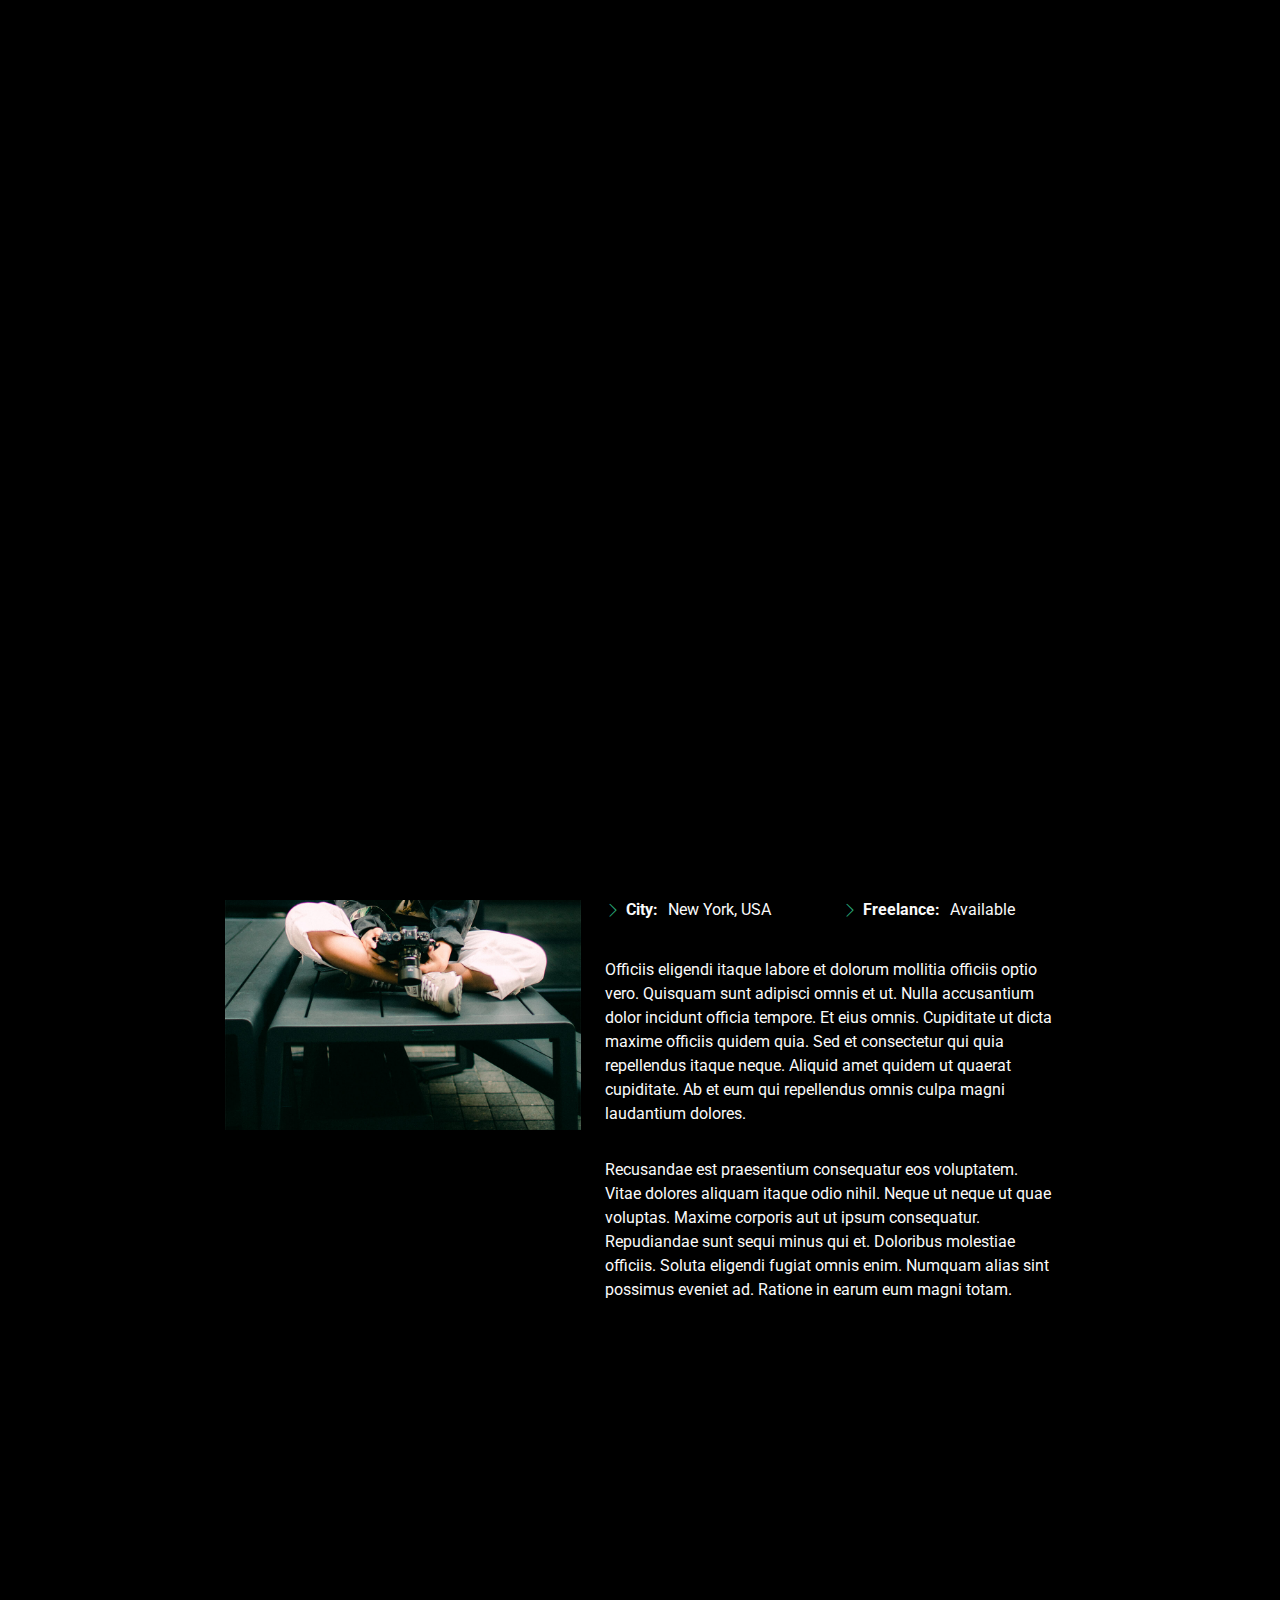
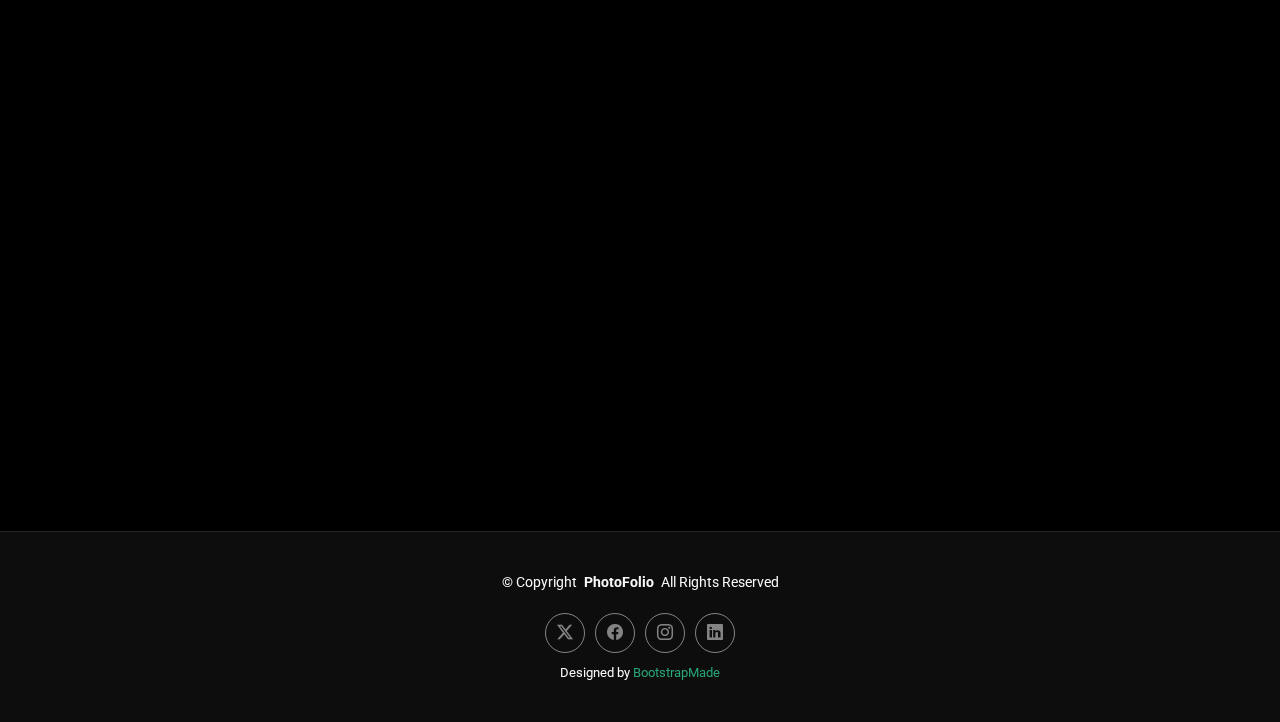
==== about.html @ 6a8575c1 "initial files upload" ====
<!DOCTYPE html>
<html lang="en">

<head>
  <meta charset="utf-8">
  <meta content="width=device-width, initial-scale=1.0" name="viewport">
  <title>About - PhotoFolio Bootstrap Template</title>
  <meta name="description" content="">
  <meta name="keywords" content="">

  <!-- Favicons -->
  <link href="assets/img/favicon.png" rel="icon">
  <link href="assets/img/apple-touch-icon.png" rel="apple-touch-icon">

  <!-- Fonts -->
  <link href="https://fonts.googleapis.com" rel="preconnect">
  <link href="https://fonts.gstatic.com" rel="preconnect" crossorigin>
  <link href="https://fonts.googleapis.com/css2?family=Roboto:ital,wght@0,100;0,300;0,400;0,500;0,700;0,900;1,100;1,300;1,400;1,500;1,700;1,900&family=Inter:wght@100;200;300;400;500;600;700;800;900&family=Cardo:ital,wght@0,400;0,700;1,400;1,700&display=swap" rel="stylesheet">

  <!-- Vendor CSS Files -->
  <link href="assets/vendor/bootstrap/css/bootstrap.min.css" rel="stylesheet">
  <link href="assets/vendor/bootstrap-icons/bootstrap-icons.css" rel="stylesheet">
  <link href="assets/vendor/aos/aos.css" rel="stylesheet">
  <link href="assets/vendor/glightbox/css/glightbox.min.css" rel="stylesheet">
  <link href="assets/vendor/swiper/swiper-bundle.min.css" rel="stylesheet">

  <!-- Main CSS File -->
  <link href="assets/css/main.css" rel="stylesheet">

  <!-- =======================================================
  * Template Name: PhotoFolio
  * Template URL: https://bootstrapmade.com/photofolio-bootstrap-photography-website-template/
  * Updated: Aug 07 2024 with Bootstrap v5.3.3
  * Author: BootstrapMade.com
  * License: https://bootstrapmade.com/license/
  ======================================================== -->
</head>

<body class="about-page">

  <header id="header" class="header d-flex align-items-center sticky-top">
    <div class="container-fluid position-relative d-flex align-items-center justify-content-between">

      <a href="index.html" class="logo d-flex align-items-center me-auto me-xl-0">
        <!-- Uncomment the line below if you also wish to use an image logo -->
        <!-- <img src="assets/img/logo.png" alt=""> -->
        <i class="bi bi-camera"></i>
        <h1 class="sitename">PhotoFolio</h1>
      </a>

      <nav id="navmenu" class="navmenu">
        <ul>
          <li><a href="index.html">Home<br></a></li>
          <li><a href="about.html" class="active">About</a></li>
          <li class="dropdown"><a href="gallery.html"><span>Gallery</span> <i class="bi bi-chevron-down toggle-dropdown"></i></a>
            <ul>
              <li><a href="gallery.html">Nature</a></li>
              <li><a href="gallery.html">People</a></li>
              <li><a href="gallery.html">Architecture</a></li>
              <li><a href="gallery.html">Animals</a></li>
              <li><a href="gallery.html">Sports</a></li>
              <li><a href="gallery.html">Travel</a></li>
              <li class="dropdown"><a href="#"><span>Deep Dropdown</span> <i class="bi bi-chevron-down toggle-dropdown"></i></a>
                <ul>
                  <li><a href="#">Deep Dropdown 1</a></li>
                  <li><a href="#">Deep Dropdown 2</a></li>
                  <li><a href="#">Deep Dropdown 3</a></li>
                  <li><a href="#">Deep Dropdown 4</a></li>
                  <li><a href="#">Deep Dropdown 5</a></li>
                </ul>
              </li>
            </ul>
          </li>
          <li><a href="services.html">Services</a></li>
          <li><a href="contact.html">Contact</a></li>
        </ul>
        <i class="mobile-nav-toggle d-xl-none bi bi-list"></i>
      </nav>

      <div class="header-social-links">
        <a href="#" class="twitter"><i class="bi bi-twitter-x"></i></a>
        <a href="#" class="facebook"><i class="bi bi-facebook"></i></a>
        <a href="#" class="instagram"><i class="bi bi-instagram"></i></a>
        <a href="#" class="linkedin"><i class="bi bi-linkedin"></i></a>
      </div>

    </div>
  </header>

  <main class="main">

    <!-- Page Title -->
    <div class="page-title" data-aos="fade">
      <div class="heading">
        <div class="container">
          <div class="row d-flex justify-content-center text-center">
            <div class="col-lg-8">
              <h1>About</h1>
              <p class="mb-0">Odio et unde deleniti. Deserunt numquam exercitationem. Officiis quo odio sint voluptas consequatur ut a odio voluptatem. Sit dolorum debitis veritatis natus dolores. Quasi ratione sint. Sit quaerat ipsum dolorem.</p>
              <a href="contact.html" class="cta-btn">Available for Hire<br></a>
            </div>
          </div>
        </div>
      </div>
      <nav class="breadcrumbs">
        <div class="container">
          <ol>
            <li><a href="index.html">Home</a></li>
            <li class="current">About</li>
          </ol>
        </div>
      </nav>
    </div><!-- End Page Title -->

    <!-- About Section -->
    <section id="about" class="about section">

      <div class="container" data-aos="fade-up" data-aos-delay="100">

        <div class="row gy-4 justify-content-center">
          <div class="col-lg-4">
            <img src="assets/img/profile-img.jpg" class="img-fluid" alt="">
          </div>
          <div class="col-lg-5 content">
            <h2>UI/UX DesiProfessional Photographer from New Yorkgner &amp; Web Developer.</h2>
            <p class="fst-italic py-3">
              Lorem ipsum dolor sit amet, consectetur adipiscing elit, sed do eiusmod tempor incididunt ut labore et dolore
              magna aliqua.
            </p>
            <div class="row">
              <div class="col-lg-6">
                <ul>
                  <li><i class="bi bi-chevron-right"></i> <strong>Birthday:</strong> <span>1 May 1995</span></li>
                  <li><i class="bi bi-chevron-right"></i> <strong>Website:</strong> <span>www.example.com</span></li>
                  <li><i class="bi bi-chevron-right"></i> <strong>Phone:</strong> <span>+123 456 7890</span></li>
                  <li><i class="bi bi-chevron-right"></i> <strong>City:</strong> <span>New York, USA</span></li>
                </ul>
              </div>
              <div class="col-lg-6">
                <ul>
                  <li><i class="bi bi-chevron-right"></i> <strong>Age:</strong> <span>30</span></li>
                  <li><i class="bi bi-chevron-right"></i> <strong>Degree:</strong> <span>Master</span></li>
                  <li><i class="bi bi-chevron-right"></i> <strong>Email:</strong> <span>email@example.com</span></li>
                  <li><i class="bi bi-chevron-right"></i> <strong>Freelance:</strong> <span>Available</span></li>
                </ul>
              </div>
            </div>
            <p class="py-3">
              Officiis eligendi itaque labore et dolorum mollitia officiis optio vero. Quisquam sunt adipisci omnis et ut. Nulla accusantium dolor incidunt officia tempore. Et eius omnis.
              Cupiditate ut dicta maxime officiis quidem quia. Sed et consectetur qui quia repellendus itaque neque. Aliquid amet quidem ut quaerat cupiditate. Ab et eum qui repellendus omnis culpa magni laudantium dolores.
            </p>
            <p class="m-0">
              Recusandae est praesentium consequatur eos voluptatem. Vitae dolores aliquam itaque odio nihil. Neque ut neque ut quae voluptas. Maxime corporis aut ut ipsum consequatur. Repudiandae sunt sequi minus qui et. Doloribus molestiae officiis.
              Soluta eligendi fugiat omnis enim. Numquam alias sint possimus eveniet ad. Ratione in earum eum magni totam.
            </p>
          </div>
        </div>

      </div>

    </section><!-- /About Section -->

    <!-- Testimonials Section -->
    <section id="testimonials" class="testimonials section">

      <!-- Section Title -->
      <div class="container section-title" data-aos="fade-up">
        <h2>Testimonials</h2>
        <p>What they are saying</p>
      </div><!-- End Section Title -->

      <div class="container" data-aos="fade-up" data-aos-delay="100">

        <div class="swiper init-swiper">
          <script type="application/json" class="swiper-config">
            {
              "loop": true,
              "speed": 600,
              "autoplay": {
                "delay": 5000
              },
              "slidesPerView": "auto",
              "pagination": {
                "el": ".swiper-pagination",
                "type": "bullets",
                "clickable": true
              },
              "breakpoints": {
                "320": {
                  "slidesPerView": 1,
                  "spaceBetween": 40
                },
                "1200": {
                  "slidesPerView": 3,
                  "spaceBetween": 1
                }
              }
            }
          </script>
          <div class="swiper-wrapper">

            <div class="swiper-slide">
              <div class="testimonial-item">
                <div class="stars">
                  <i class="bi bi-star-fill"></i><i class="bi bi-star-fill"></i><i class="bi bi-star-fill"></i><i class="bi bi-star-fill"></i><i class="bi bi-star-fill"></i>
                </div>
                <p>
                  Proin iaculis purus consequat sem cure digni ssim donec porttitora entum suscipit rhoncus. Accusantium quam, ultricies eget id, aliquam eget nibh et. Maecen aliquam, risus at semper.
                </p>
                <div class="profile mt-auto">
                  <img src="assets/img/testimonials/testimonials-1.jpg" class="testimonial-img" alt="">
                  <h3>Saul Goodman</h3>
                  <h4>Ceo &amp; Founder</h4>
                </div>
              </div>
            </div><!-- End testimonial item -->

            <div class="swiper-slide">
              <div class="testimonial-item">
                <div class="stars">
                  <i class="bi bi-star-fill"></i><i class="bi bi-star-fill"></i><i class="bi bi-star-fill"></i><i class="bi bi-star-fill"></i><i class="bi bi-star-fill"></i>
                </div>
                <p>
                  Export tempor illum tamen malis malis eram quae irure esse labore quem cillum quid cillum eram malis quorum velit fore eram velit sunt aliqua noster fugiat irure amet legam anim culpa.
                </p>
                <div class="profile mt-auto">
                  <img src="assets/img/testimonials/testimonials-2.jpg" class="testimonial-img" alt="">
                  <h3>Sara Wilsson</h3>
                  <h4>Designer</h4>
                </div>
              </div>
            </div><!-- End testimonial item -->

            <div class="swiper-slide">
              <div class="testimonial-item">
                <div class="stars">
                  <i class="bi bi-star-fill"></i><i class="bi bi-star-fill"></i><i class="bi bi-star-fill"></i><i class="bi bi-star-fill"></i><i class="bi bi-star-fill"></i>
                </div>
                <p>
                  Enim nisi quem export duis labore cillum quae magna enim sint quorum nulla quem veniam duis minim tempor labore quem eram duis noster aute amet eram fore quis sint minim.
                </p>
                <div class="profile mt-auto">
                  <img src="assets/img/testimonials/testimonials-3.jpg" class="testimonial-img" alt="">
                  <h3>Jena Karlis</h3>
                  <h4>Store Owner</h4>
                </div>
              </div>
            </div><!-- End testimonial item -->

            <div class="swiper-slide">
              <div class="testimonial-item">
                <div class="stars">
                  <i class="bi bi-star-fill"></i><i class="bi bi-star-fill"></i><i class="bi bi-star-fill"></i><i class="bi bi-star-fill"></i><i class="bi bi-star-fill"></i>
                </div>
                <p>
                  Fugiat enim eram quae cillum dolore dolor amet nulla culpa multos export minim fugiat minim velit minim dolor enim duis veniam ipsum anim magna sunt elit fore quem dolore labore illum veniam.
                </p>
                <div class="profile mt-auto">
                  <img src="assets/img/testimonials/testimonials-4.jpg" class="testimonial-img" alt="">
                  <h3>Matt Brandon</h3>
                  <h4>Freelancer</h4>
                </div>
              </div>
            </div><!-- End testimonial item -->

            <div class="swiper-slide">
              <div class="testimonial-item">
                <div class="stars">
                  <i class="bi bi-star-fill"></i><i class="bi bi-star-fill"></i><i class="bi bi-star-fill"></i><i class="bi bi-star-fill"></i><i class="bi bi-star-fill"></i>
                </div>
                <p>
                  Quis quorum aliqua sint quem legam fore sunt eram irure aliqua veniam tempor noster veniam enim culpa labore duis sunt culpa nulla illum cillum fugiat legam esse veniam culpa fore nisi cillum quid.
                </p>
                <div class="profile mt-auto">
                  <img src="assets/img/testimonials/testimonials-5.jpg" class="testimonial-img" alt="">
                  <h3>John Larson</h3>
                  <h4>Entrepreneur</h4>
                </div>
              </div>
            </div><!-- End testimonial item -->

          </div>
          <div class="swiper-pagination"></div>
        </div>

      </div>

    </section><!-- /Testimonials Section -->

  </main>

  <footer id="footer" class="footer">

    <div class="container">
      <div class="copyright text-center ">
        <p>© <span>Copyright</span> <strong class="px-1 sitename">PhotoFolio</strong> <span>All Rights Reserved</span></p>
      </div>
      <div class="social-links d-flex justify-content-center">
        <a href=""><i class="bi bi-twitter-x"></i></a>
        <a href=""><i class="bi bi-facebook"></i></a>
        <a href=""><i class="bi bi-instagram"></i></a>
        <a href=""><i class="bi bi-linkedin"></i></a>
      </div>
      <div class="credits">
        <!-- All the links in the footer should remain intact. -->
        <!-- You can delete the links only if you've purchased the pro version. -->
        <!-- Licensing information: https://bootstrapmade.com/license/ -->
        <!-- Purchase the pro version with working PHP/AJAX contact form: [buy-url] -->
        Designed by <a href="https://bootstrapmade.com/">BootstrapMade</a>
      </div>
    </div>

  </footer>

  <!-- Scroll Top -->
  <a href="#" id="scroll-top" class="scroll-top d-flex align-items-center justify-content-center"><i class="bi bi-arrow-up-short"></i></a>

  <!-- Preloader -->
  <div id="preloader">
    <div class="line"></div>
  </div>

  <!-- Vendor JS Files -->
  <script src="assets/vendor/bootstrap/js/bootstrap.bundle.min.js"></script>
  <script src="assets/vendor/php-email-form/validate.js"></script>
  <script src="assets/vendor/aos/aos.js"></script>
  <script src="assets/vendor/glightbox/js/glightbox.min.js"></script>
  <script src="assets/vendor/swiper/swiper-bundle.min.js"></script>

  <!-- Main JS File -->
  <script src="assets/js/main.js"></script>

</body>

</html>
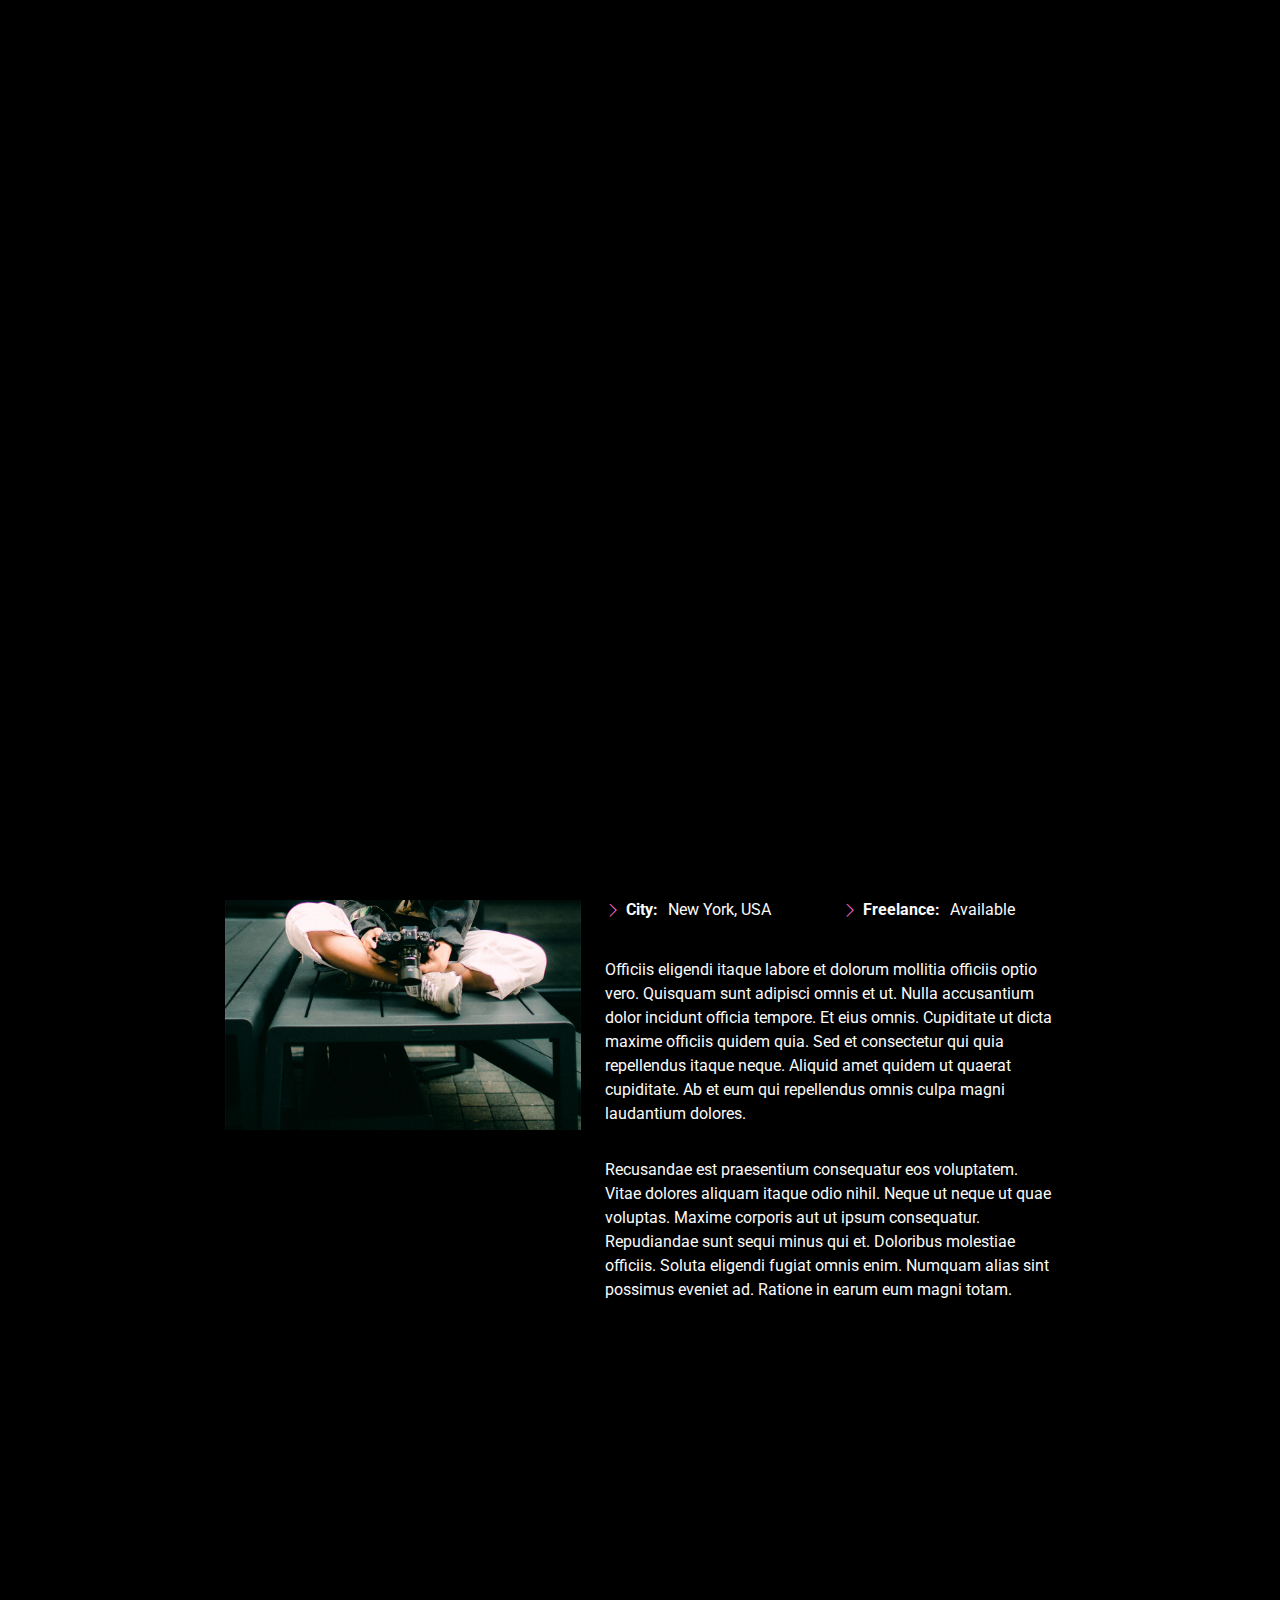
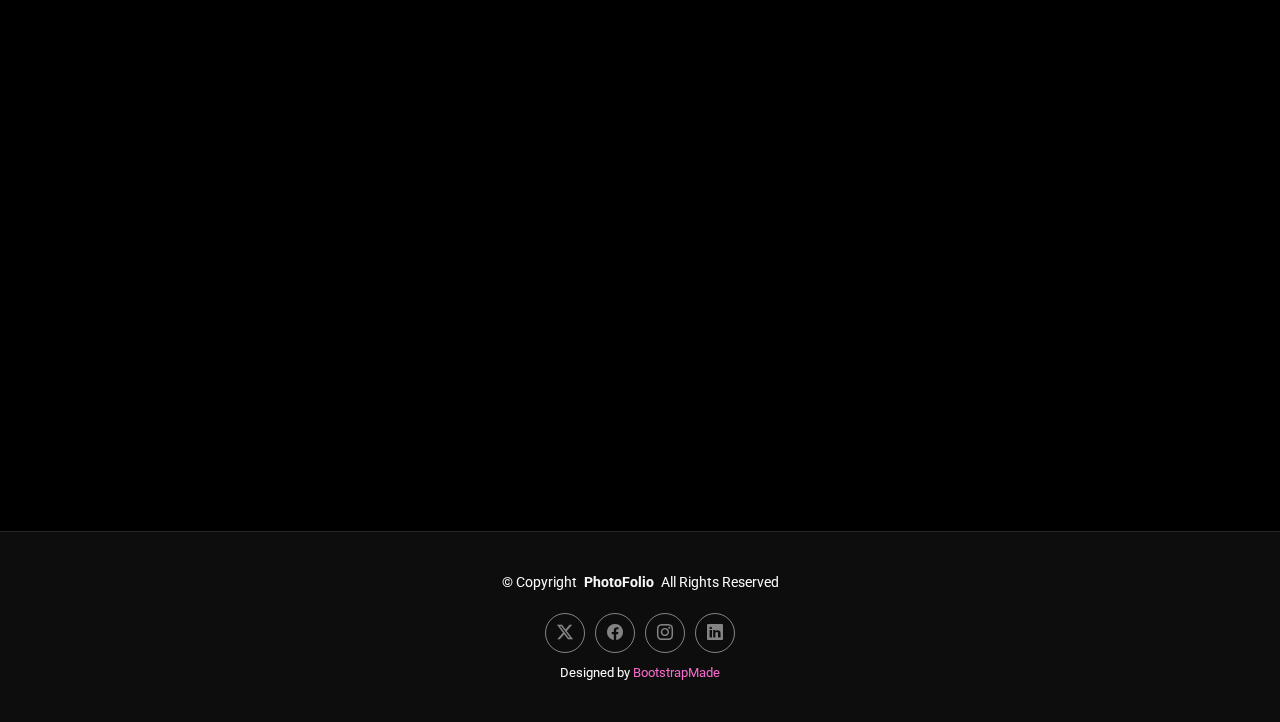
==== commit 9574d0ae: "first edit version" ====
--- a/about.html
+++ b/about.html
@@ -4,12 +4,12 @@
 <head>
   <meta charset="utf-8">
   <meta content="width=device-width, initial-scale=1.0" name="viewport">
-  <title>About - PhotoFolio Bootstrap Template</title>
+  <title>About - Tiana Hair Trend</title>
   <meta name="description" content="">
   <meta name="keywords" content="">
 
   <!-- Favicons -->
-  <link href="assets/img/favicon.png" rel="icon">
+  <link href="assets/img/favicon1.png" rel="icon">
   <link href="assets/img/apple-touch-icon.png" rel="apple-touch-icon">
 
   <!-- Fonts -->
@@ -26,14 +26,6 @@
 
   <!-- Main CSS File -->
   <link href="assets/css/main.css" rel="stylesheet">
-
-  <!-- =======================================================
-  * Template Name: PhotoFolio
-  * Template URL: https://bootstrapmade.com/photofolio-bootstrap-photography-website-template/
-  * Updated: Aug 07 2024 with Bootstrap v5.3.3
-  * Author: BootstrapMade.com
-  * License: https://bootstrapmade.com/license/
-  ======================================================== -->
 </head>
 
 <body class="about-page">
@@ -43,34 +35,16 @@
 
       <a href="index.html" class="logo d-flex align-items-center me-auto me-xl-0">
         <!-- Uncomment the line below if you also wish to use an image logo -->
-        <!-- <img src="assets/img/logo.png" alt=""> -->
-        <i class="bi bi-camera"></i>
-        <h1 class="sitename">PhotoFolio</h1>
+        <img src="assets/img/logo1.png" alt="">
+        <!-- <i class="bi bi-camera"></i> -->
+        <h1 class="sitename">Tiana Hair Trend</h1>
       </a>
 
       <nav id="navmenu" class="navmenu">
         <ul>
           <li><a href="index.html">Home<br></a></li>
           <li><a href="about.html" class="active">About</a></li>
-          <li class="dropdown"><a href="gallery.html"><span>Gallery</span> <i class="bi bi-chevron-down toggle-dropdown"></i></a>
-            <ul>
-              <li><a href="gallery.html">Nature</a></li>
-              <li><a href="gallery.html">People</a></li>
-              <li><a href="gallery.html">Architecture</a></li>
-              <li><a href="gallery.html">Animals</a></li>
-              <li><a href="gallery.html">Sports</a></li>
-              <li><a href="gallery.html">Travel</a></li>
-              <li class="dropdown"><a href="#"><span>Deep Dropdown</span> <i class="bi bi-chevron-down toggle-dropdown"></i></a>
-                <ul>
-                  <li><a href="#">Deep Dropdown 1</a></li>
-                  <li><a href="#">Deep Dropdown 2</a></li>
-                  <li><a href="#">Deep Dropdown 3</a></li>
-                  <li><a href="#">Deep Dropdown 4</a></li>
-                  <li><a href="#">Deep Dropdown 5</a></li>
-                </ul>
-              </li>
-            </ul>
-          </li>
+          <li><a href="gallery.html">Gallery</a></li>
           <li><a href="services.html">Services</a></li>
           <li><a href="contact.html">Contact</a></li>
         </ul>
@@ -78,10 +52,10 @@
       </nav>
 
       <div class="header-social-links">
-        <a href="#" class="twitter"><i class="bi bi-twitter-x"></i></a>
+        <a href="https://www.tiktok.com/@tiana_hair_trends" class="tiktok" target="_blank"><i class="bi bi-tiktok"></i></a>
         <a href="#" class="facebook"><i class="bi bi-facebook"></i></a>
-        <a href="#" class="instagram"><i class="bi bi-instagram"></i></a>
-        <a href="#" class="linkedin"><i class="bi bi-linkedin"></i></a>
+        <a href="https://www.instagram.com/tiana_hair_trends/" class="instagram" target="_blank"><i
+            class="bi bi-instagram"></i></a>
       </div>
 
     </div>
--- a/assets/css/main.css
+++ b/assets/css/main.css
@@ -22,7 +22,7 @@
   --background-color: #000000; /* Background color for the entire website, including individual sections */
   --default-color: #fafafa; /* Default color used for the majority of the text content across the entire website */
   --heading-color: #ffffff; /* Color for headings, subheadings and title throughout the website */
-  --accent-color: #27a776; /* Accent color that represents your brand on the website. It's used for buttons, links, and other elements that need to stand out */
+  --accent-color: #f96ace; /* Accent color that represents your brand on the website. It's used for buttons, links, and other elements that need to stand out */
   --surface-color: #1a1a1a; /* The surface color is used as a background of boxed elements within sections, such as cards, icon boxes, or other elements that require a visual separation from the global background. */
   --contrast-color: #ffffff; /* Contrast color for text, ensuring readability against backgrounds of accent, heading, or default colors. */
 }
@@ -850,6 +850,8 @@
 
 .gallery .gallery-item img {
   transition: 0.3s;
+  width: 500px;
+  height: 400px
 }
 
 .gallery .gallery-links {
